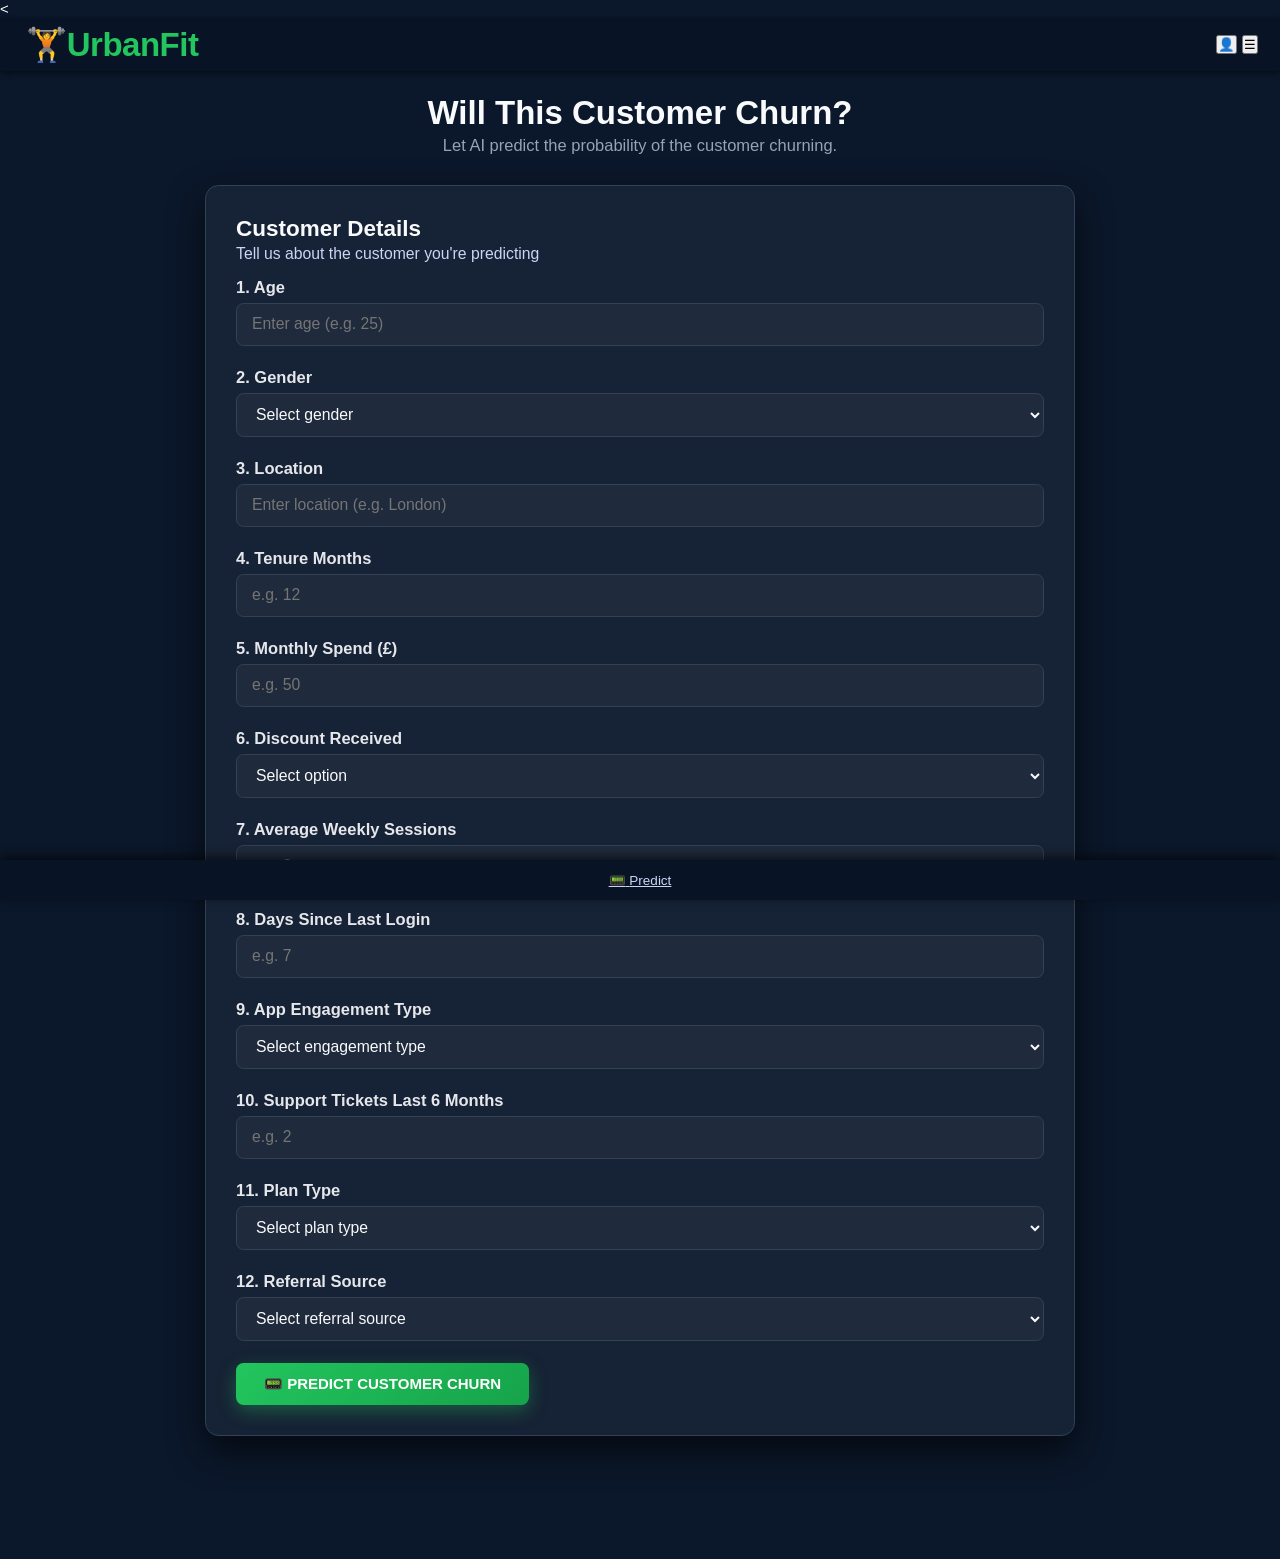
==== templates/index.html @ c91e4451 "Initial commit" ====
<<!DOCTYPE html>
<html lang="en">
<head>
    <meta charset="UTF-8">
    <meta name="viewport" content="width=device-width, initial-scale=1.0">
    <title>UrbanFit - Churn Prediction</title>
    <link rel="stylesheet" href="/static/styles.css">
</head>
<body>
    <!-- Header -->
    <header>
        <div class="logo">
            <div class="logo-icon"></div>
            <h1>🏋️UrbanFit</h1>
        </div>
        <div class="header-actions">
            <button class="icon-btn">👤</button>
            <button class="icon-btn menu-btn">☰</button>
        </div>
    </header>

    <!-- Main Content -->
    <main class="container">
        <!-- Hero Section -->
        <div class="hero">
            <h2>Will This Customer Churn?</h2>
            <p class="subtitle">Let AI predict the probability of the customer churning.</p>
        </div>

        <!-- Form Card -->
        <div class="card">
            <div class="card-header">
                <h3>Customer Details</h3>
                <p class="text-muted">Tell us about the customer you're predicting</p>
            </div>

            <form id="predictionForm" class="prediction-form">
                <div class="form-grid">

                    <!-- Left Column -->
                    <div class="form-column">

                        <!-- Age -->
                        <div class="form-group">
                            <label for="age"><span class="label-number">1.</span> Age</label>
                            <input type="number" id="age" name="age" placeholder="Enter age (e.g. 25)" min="1" required>
                        </div>

                        <!-- Gender -->
                        <div class="form-group">
                            <label for="gender"><span class="label-number">2.</span> Gender</label>
                            <select id="gender" name="gender" required>
                                <option value="">Select gender</option>
                                <option value="Male">Male</option>
                                <option value="Female">Female</option>
                            </select>
                        </div>

                        <!-- Location -->
                        <div class="form-group">
                            <label for="location"><span class="label-number">3.</span> Location</label>
                            <input type="text" id="location" name="location" placeholder="Enter location (e.g. London)" required>
                        </div>

                        <!-- Tenure Months -->
                        <div class="form-group">
                            <label for="tenure_months"><span class="label-number">4.</span> Tenure Months</label>
                            <input type="number" id="tenure_months" name="tenure_months" placeholder="e.g. 12" min="1" required>
                        </div>

                        <!-- Monthly Spend GBP -->
                        <div class="form-group">
                            <label for="monthly_spend_gbp"><span class="label-number">5.</span> Monthly Spend (£)</label>
                            <input type="number" id="monthly_spend_gbp" name="monthly_spend_gbp" placeholder="e.g. 50" min="1" required>
                        </div>

                        <!-- Discount -->
                        <div class="form-group">
                            <label for="discount_received"><span class="label-number">6.</span> Discount Received</label>
                            <select id="discount_received" name="discount_received" required>
                                <option value="">Select option</option>
                                <option value="1">Yes</option>
                                <option value="0">No</option>
                            </select>
                        </div>

                    </div>

                    <!-- Right Column -->
                    <div class="form-column">

                        <!-- Average Weekly Sessions -->
                        <div class="form-group">
                            <label for="avg_weekly_sessions"><span class="label-number">7.</span> Average Weekly Sessions</label>
                            <input type="number" id="avg_weekly_sessions" name="avg_weekly_sessions" placeholder="e.g. 3" min="0" required>
                        </div>

                        <!-- Days Since Last Login -->
                        <div class="form-group">
                            <label for="days_since_last_login"><span class="label-number">8.</span> Days Since Last Login</label>
                            <input type="number" id="days_since_last_login" name="days_since_last_login" placeholder="e.g. 7" min="0" required>
                        </div>

                        <!-- App Engagement Type -->
                        <div class="form-group">
                            <label for="app_engagement_type"><span class="label-number">9.</span> App Engagement Type</label>
                            <select id="app_engagement_type" name="app_engagement_type" required>
                                <option value="">Select engagement type</option>
                                <option value="Live Classes">Live Classes</option>
                                <option value="Mixed">Mixed</option>
                                <option value="On-Demand">On-Demand</option>
                            </select>
                        </div>

                        <!-- Support Tickets -->
                        <div class="form-group">
                            <label for="support_tickets_last_6m"><span class="label-number">10.</span> Support Tickets Last 6 Months</label>
                            <input type="number" id="support_tickets_last_6m" name="support_tickets_last_6m" placeholder="e.g. 2" min="0" required>
                        </div>

                        <!-- Plan Type -->
                        <div class="form-group">
                            <label for="plan_type"><span class="label-number">11.</span> Plan Type</label>
                            <select id="plan_type" name="plan_type" required>
                                <option value="">Select plan type</option>
                                <option value="Basic">Basic</option>
                                <option value="Standard">Standard</option>
                                <option value="Premium">Premium</option>
                            </select>
                        </div>

                        <!-- Referral Source -->
                        <div class="form-group">
                            <label for="referral_source"><span class="label-number">12.</span> Referral Source</label>
                            <select id="referral_source" name="referral_source" required>
                                <option value="">Select referral source</option>
                                <option value="Friend Referral">Friend Referral</option>
                                <option value="Influencer">Influencer</option>
                                <option value="Paid Ad">Paid Ad</option>
                                <option value="Social Media">Social Media</option>
                            </select>
                        </div>

                    </div>
                </div>

                <!-- Submit Button -->
                <button type="submit" class="btn-primary btn-large">
                    <span class="btn-icon">📟 </span>
                    PREDICT CUSTOMER CHURN
                </button>
            </form>
        </div>
    </main>

    <!-- Bottom Navigation -->
    <nav class="bottom-nav">
        <a href="index.html" class="nav-item active">
            <span class="nav-icon">📟</span>
            <span class="nav-label">Predict</span>
        </a>
    </nav>

    <script>
        document.getElementById("predictionForm").addEventListener("submit", async function(e) {
            e.preventDefault();

            const data = {
                age: document.getElementById("age").value,
                gender: document.getElementById("gender").value,
                location: document.getElementById("location").value,
                tenure_months: document.getElementById("tenure_months").value,
                monthly_spend_gbp: document.getElementById("monthly_spend_gbp").value,
                avg_weekly_sessions: document.getElementById("avg_weekly_sessions").value,
                days_since_last_login: document.getElementById("days_since_last_login").value,
                app_engagement_type: document.getElementById("app_engagement_type").value,
                support_tickets_last_6m: document.getElementById("support_tickets_last_6m").value,
                plan_type: document.getElementById("plan_type").value,
                discount_received: document.getElementById("discount_received").value,
                referral_source: document.getElementById("referral_source").value
            };

            const response = await fetch("/predict", {
                method: "POST",
                headers: { "Content-Type": "application/json" },
                body: JSON.stringify(data)
            });

            const result = await response.json();
            sessionStorage.setItem("churnResult", JSON.stringify(result));
            window.location.href = "/result";
        });
    </script>
</body>
</html>
---- static/styles.css ----
/* =================================== CSS VARIABLES =================================== */
:root {

    /* UrbanFit Green */
    --primary: #22c55e;
    --primary-dark: #15803d;
    --primary-light: #4ade80;

    --secondary: #84cc16;
    --accent: #facc15;

    /* DARK THEME */
    --bg-main: #0b172a;
    --bg-card: #162235;
    --bg-muted: #1f2a3c;

    /* Text */
    --text-primary: #f9fafb;
    --text-secondary: #cbd5f5;
    --text-muted: #94a3b8;

    /* Borders */
    --border: #334155;

    /* Shadows */
    --shadow-sm: 0 3px 6px rgba(0,0,0,0.4);
    --shadow-md: 0 15px 35px rgba(0,0,0,0.6);

    /* Spacing */
    --spacing-xs: 0.25rem;
    --spacing-sm: 0.5rem;
    --spacing-md: 1rem;
    --spacing-lg: 1.5rem;
    --spacing-xl: 2rem;

    /* Radius */
    --radius-md: 0.5rem;
    --radius-lg: 0.9rem;

    --transition-base: 0.25s ease;
}


/* =================================== RESET =================================== */
* {
    margin: 0;
    padding: 0;
    box-sizing: border-box;
}

html { font-size: 15px; }

body {
    background: var(--bg-main);
    font-family: 'Space Grotesk', sans-serif;
    color: var(--text-primary);
    padding-bottom: 70px;
}


/* =================================== HEADER =================================== */
header {
    background: #081426;
    padding: var(--spacing-sm) var(--spacing-lg);
    display: flex;
    justify-content: space-between;
    align-items: center;
    box-shadow: var(--shadow-sm);
}

.logo {
    display: flex;
    align-items: center;
    gap: var(--spacing-xs);
}

.logo h1 {
    font-size: 2.2rem;
    font-weight: 700;
    letter-spacing: -0.5px;
    color: var(--primary);
}


/* =================================== GENERAL LAYOUT =================================== */
.container {
    max-width: 900px;
    margin: 0 auto;
    padding: var(--spacing-lg) var(--spacing-md);
}


/* =================================== HERO =================================== */
.hero {
    text-align: center;
    margin-bottom: var(--spacing-xl);
}

.hero h2 {
    font-size: 2.2rem;
    font-weight: 800;
}

.subtitle {
    margin-top: 0.3rem;
    font-size: 1.1rem;
    color: var(--text-muted);
}


/* =================================== CARD =================================== */
.card {
    background: var(--bg-card);
    padding: var(--spacing-xl);
    border-radius: var(--radius-lg);
    box-shadow: var(--shadow-md);
    border: 1px solid var(--border);
    margin-bottom: var(--spacing-xl);
}

.card-header h3 {
    font-size: 1.5rem;
    font-weight: 700;
}

.card-header p {
    margin-top: 0.2rem;
    margin-bottom: 1rem;
    font-size: 1.05rem;
    color: var(--text-secondary);
}


/* =================================== FORM =================================== */
.form-group {
    margin-bottom: var(--spacing-lg);
}

.form-group label {
    font-size: 1.1rem;
    font-weight: 600;
    margin-bottom: 0.4rem;
    display: block;
    color: #e5e7eb;
}

/* INPUT BOXES */
select,
input[type="number"],
input[type="text"] {

    width: 100%;
    padding: 0.75rem 1rem;
    font-size: 1.05rem;

    border-radius: var(--radius-md);
    border: 1px solid var(--border);

    background: var(--bg-muted);
    color: var(--text-primary);

    outline: none;
}

/* Input focus */
select:focus,
input:focus {
    border-color: var(--primary);
    box-shadow: 0 0 0 2px rgba(34,197,94,0.25);

}


/* =================================== BUTTON =================================== */
.btn-container {
    width: 100%;
    display: flex;
    justify-content: center;
    margin-top: var(--spacing-lg);
}

.btn-primary {
    background: linear-gradient(135deg, #22c55e, #16a34a);
    padding: 12px 28px;
    color: white;
    font-weight: 700;
    font-size: 1rem;
    border-radius: var(--radius-md);
    border: none;
    cursor: pointer;
    transition: var(--transition-base);
    box-shadow: 0 6px 18px rgba(34,197,94,0.35);
}

.btn-primary:hover {
    transform: translateY(-2px);
    background: linear-gradient(135deg, #16a34a, #15803d);
}


/* =================================== BOTTOM NAV =================================== */
.bottom-nav {

    position: fixed;
    bottom: 0;
    left: 0;

    width: 100%;

    background: #081426;

    box-shadow: 0 -3px 10px rgba(0,0,0,0.6);

    padding: 0.8rem 0;

    display: flex;
    justify-content: space-around;
    align-items: center;
}

.nav-item {
    text-align: center;
    font-size: 0.9rem;
    color: var(--text-secondary);
    transition: var(--transition-base);
}

.nav-item i {
    display: block;
    font-size: 1.4rem;
    margin-bottom: 0.2rem;
    color: var(--primary);
}

.nav-item:hover {
    transform: translateY(-3px);
    color: var(--primary-light);
}

/* =================================== RESULTS PAGE =================================== */

.results-container {
    max-width: 900px;
    margin: 0 auto;
    padding: var(--spacing-lg);
}

/* title */
.results-title-container {
    text-align: center;
    margin-top: var(--spacing-lg);
}

.results-title {
    font-size: 2rem;
    font-weight: 800;
}

.results-subtitle {
    color: var(--text-muted);
    margin-top: 4px;
}


/* TOP RESULT BOXES */

.top-boxes {
    display: flex;
    gap: var(--spacing-lg);
    margin-top: var(--spacing-xl);
    margin-bottom: var(--spacing-xl);
}

.result-box {

    flex: 1;

    background: var(--bg-card);

    padding: var(--spacing-lg);

    border-radius: var(--radius-lg);

    border: 1px solid var(--border);

    text-align: center;

    box-shadow: var(--shadow-md);

}

.result-box h3 {
    font-size: 1.2rem;
    margin-bottom: 6px;
}

.result-value {
    font-size: 1.8rem;
    font-weight: 700;
    color: var(--primary-light);
}


/* CONTENT BLOCKS */

.section-block {

    background: var(--bg-card);

    padding: var(--spacing-lg);

    border-radius: var(--radius-lg);

    border: 1px solid var(--border);

    margin-bottom: var(--spacing-xl);

    box-shadow: var(--shadow-md);
}

.section-block h2 {
    margin-bottom: 10px;
    font-size: 1.4rem;
}


/* LISTS */

.impact-list {
    list-style: none;
    margin-top: 10px;
}

.impact-list li {
    margin-bottom: 8px;
    color: var(--text-secondary);
}

.impact-conclusion {
    margin-top: 10px;
    color: var(--text-muted);
}
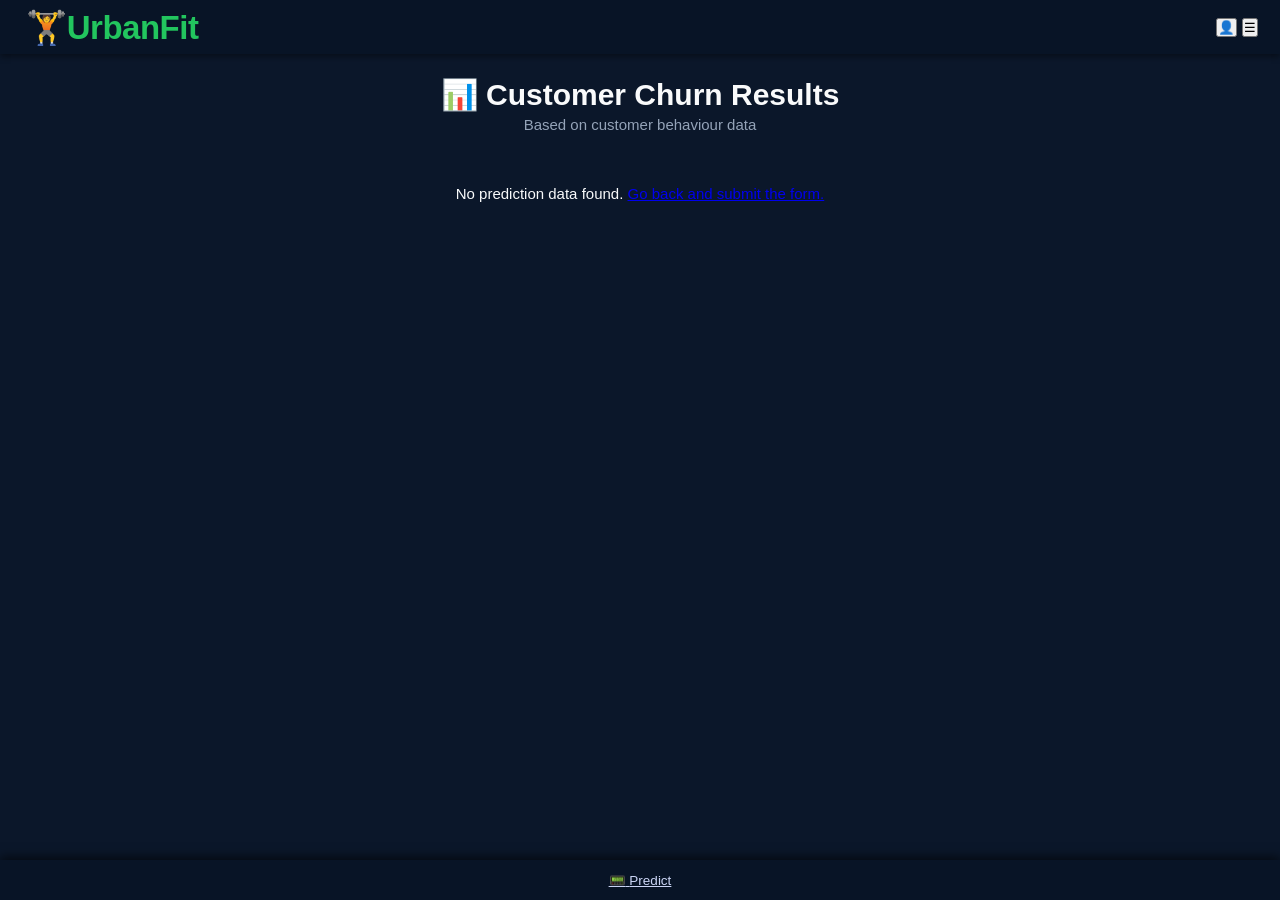
==== commit dc2189db: "add requirements and update files" ====
--- a/templates/index.html
+++ b/templates/index.html
@@ -1,195 +1,131 @@
-<<!DOCTYPE html>
+<!DOCTYPE html>
 <html lang="en">
 <head>
     <meta charset="UTF-8">
     <meta name="viewport" content="width=device-width, initial-scale=1.0">
-    <title>UrbanFit - Churn Prediction</title>
+    <title>UrbanFit – Churn Prediction Results</title>
     <link rel="stylesheet" href="/static/styles.css">
 </head>
-<body>
-    <!-- Header -->
-    <header>
-        <div class="logo">
-            <div class="logo-icon"></div>
-            <h1>🏋️UrbanFit</h1>
-        </div>
-        <div class="header-actions">
-            <button class="icon-btn">👤</button>
-            <button class="icon-btn menu-btn">☰</button>
-        </div>
-    </header>
 
-    <!-- Main Content -->
-    <main class="container">
-        <!-- Hero Section -->
-        <div class="hero">
-            <h2>Will This Customer Churn?</h2>
-            <p class="subtitle">Let AI predict the probability of the customer churning.</p>
+<body class="results-body">
+
+<header>
+    <div class="logo">
+        <div class="logo-icon"></div>
+        <h1>🏋️UrbanFit</h1>
+    </div>
+    <div class="header-actions">
+        <button class="icon-btn">👤</button>
+        <button class="icon-btn menu-btn">☰</button>
+    </div>
+</header>
+
+<!-- RESULTS TITLE -->
+<section class="results-title-container">
+    <h2 class="results-title">📊 Customer Churn Results</h2>
+    <p class="results-subtitle">Based on customer behaviour data</p>
+</section>
+
+<main class="results-container">
+
+    <!-- TOP METRIC BOXES -->
+    <section class="top-boxes">
+
+        <div class="result-box">
+            <h3>⚠️ Churn Probability (%)</h3>
+            <p class="result-value" id="churnProbability">--</p>
         </div>
 
-        <!-- Form Card -->
-        <div class="card">
-            <div class="card-header">
-                <h3>Customer Details</h3>
-                <p class="text-muted">Tell us about the customer you're predicting</p>
-            </div>
+        <div class="result-box">
+            <h3>📊 Churn Risk Level</h3>
+            <p class="result-value" id="riskLevel">--</p>
+        </div>
 
-            <form id="predictionForm" class="prediction-form">
-                <div class="form-grid">
+    </section>
 
-                    <!-- Left Column -->
-                    <div class="form-column">
+    <!-- TOP CHURN DRIVERS -->
+    <section class="section-block">
+        <h2>📉 Top 3 Churn Drivers</h2>
+        <ul class="impact-list" id="driversList">
+            <li>Loading...</li>
+        </ul>
+    </section>
 
-                        <!-- Age -->
-                        <div class="form-group">
-                            <label for="age"><span class="label-number">1.</span> Age</label>
-                            <input type="number" id="age" name="age" placeholder="Enter age (e.g. 25)" min="1" required>
-                        </div>
+    <!-- RECOMMENDATIONS -->
+    <section class="section-block">
+        <h2>💡 Recommendations</h2>
 
-                        <!-- Gender -->
-                        <div class="form-group">
-                            <label for="gender"><span class="label-number">2.</span> Gender</label>
-                            <select id="gender" name="gender" required>
-                                <option value="">Select gender</option>
-                                <option value="Male">Male</option>
-                                <option value="Female">Female</option>
-                            </select>
-                        </div>
+        <h4>Short-Term Actions</h4>
+        <ul class="impact-list" id="shortTermList">
+            <li>Loading...</li>
+        </ul>
 
-                        <!-- Location -->
-                        <div class="form-group">
-                            <label for="location"><span class="label-number">3.</span> Location</label>
-                            <input type="text" id="location" name="location" placeholder="Enter location (e.g. London)" required>
-                        </div>
+        <h4>Long-Term Strategies</h4>
+        <ul class="impact-list" id="longTermList">
+            <li>Loading...</li>
+        </ul>
 
-                        <!-- Tenure Months -->
-                        <div class="form-group">
-                            <label for="tenure_months"><span class="label-number">4.</span> Tenure Months</label>
-                            <input type="number" id="tenure_months" name="tenure_months" placeholder="e.g. 12" min="1" required>
-                        </div>
+        <p class="impact-conclusion">
+            Increasing engagement and reducing inactivity can significantly reduce the likelihood of churn.
+        </p>
+    </section>
 
-                        <!-- Monthly Spend GBP -->
-                        <div class="form-group">
-                            <label for="monthly_spend_gbp"><span class="label-number">5.</span> Monthly Spend (£)</label>
-                            <input type="number" id="monthly_spend_gbp" name="monthly_spend_gbp" placeholder="e.g. 50" min="1" required>
-                        </div>
+    <!-- BUTTON -->
+    <div class="btn-container">
+        <a href="/" class="btn-primary">Back to Predictor</a>
+    </div>
 
-                        <!-- Discount -->
-                        <div class="form-group">
-                            <label for="discount_received"><span class="label-number">6.</span> Discount Received</label>
-                            <select id="discount_received" name="discount_received" required>
-                                <option value="">Select option</option>
-                                <option value="1">Yes</option>
-                                <option value="0">No</option>
-                            </select>
-                        </div>
+</main>
 
-                    </div>
+<!-- Bottom Navigation -->
+<nav class="bottom-nav">
+    <a href="/" class="nav-item">
+        <span class="nav-icon">📟</span>
+        <span class="nav-label">Predict</span>
+    </a>
+</nav>
 
-                    <!-- Right Column -->
-                    <div class="form-column">
+<script>
+    const result = JSON.parse(sessionStorage.getItem("churnResult"));
 
-                        <!-- Average Weekly Sessions -->
-                        <div class="form-group">
-                            <label for="avg_weekly_sessions"><span class="label-number">7.</span> Average Weekly Sessions</label>
-                            <input type="number" id="avg_weekly_sessions" name="avg_weekly_sessions" placeholder="e.g. 3" min="0" required>
-                        </div>
+    if (!result) {
+        document.querySelector(".results-container").innerHTML =
+            "<p style='text-align:center;padding:2rem'>No prediction data found. <a href='/'>Go back and submit the form.</a></p>";
+    } else {
+        // Probability & Risk
+        document.getElementById("churnProbability").textContent = (result.probability * 100).toFixed(1) + "%";
+        document.getElementById("riskLevel").textContent = result.risk;
 
-                        <!-- Days Since Last Login -->
-                        <div class="form-group">
-                            <label for="days_since_last_login"><span class="label-number">8.</span> Days Since Last Login</label>
-                            <input type="number" id="days_since_last_login" name="days_since_last_login" placeholder="e.g. 7" min="0" required>
-                        </div>
+        // Colour code risk
+        const riskEl = document.getElementById("riskLevel");
+        if (result.risk === "HIGH") riskEl.style.color = "#e74c3c";
+        else if (result.risk === "MEDIUM") riskEl.style.color = "#f39c12";
+        else riskEl.style.color = "#27ae60";
 
-                        <!-- App Engagement Type -->
-                        <div class="form-group">
-                            <label for="app_engagement_type"><span class="label-number">9.</span> App Engagement Type</label>
-                            <select id="app_engagement_type" name="app_engagement_type" required>
-                                <option value="">Select engagement type</option>
-                                <option value="Live Classes">Live Classes</option>
-                                <option value="Mixed">Mixed</option>
-                                <option value="On-Demand">On-Demand</option>
-                            </select>
-                        </div>
+        // Top 3 drivers
+        const driverIcons = ["⏳", "🏋️", "📅"];
+        const driversList = document.getElementById("driversList");
+        driversList.innerHTML = result.drivers.map((d, i) =>
+            `<li>${driverIcons[i] || "🔹"} <strong>${d}</strong></li>`
+        ).join("");
 
-                        <!-- Support Tickets -->
-                        <div class="form-group">
-                            <label for="support_tickets_last_6m"><span class="label-number">10.</span> Support Tickets Last 6 Months</label>
-                            <input type="number" id="support_tickets_last_6m" name="support_tickets_last_6m" placeholder="e.g. 2" min="0" required>
-                        </div>
+        // Recommendations
+        const shortTermList = document.getElementById("shortTermList");
+        const longTermList = document.getElementById("longTermList");
 
-                        <!-- Plan Type -->
-                        <div class="form-group">
-                            <label for="plan_type"><span class="label-number">11.</span> Plan Type</label>
-                            <select id="plan_type" name="plan_type" required>
-                                <option value="">Select plan type</option>
-                                <option value="Basic">Basic</option>
-                                <option value="Standard">Standard</option>
-                                <option value="Premium">Premium</option>
-                            </select>
-                        </div>
+        if (result.short_term && result.short_term.length > 0) {
+            shortTermList.innerHTML = result.short_term.map(r => `<li>📩 ${r}</li>`).join("");
+        } else {
+            shortTermList.innerHTML = "<li>No short-term actions generated.</li>";
+        }
 
-                        <!-- Referral Source -->
-                        <div class="form-group">
-                            <label for="referral_source"><span class="label-number">12.</span> Referral Source</label>
-                            <select id="referral_source" name="referral_source" required>
-                                <option value="">Select referral source</option>
-                                <option value="Friend Referral">Friend Referral</option>
-                                <option value="Influencer">Influencer</option>
-                                <option value="Paid Ad">Paid Ad</option>
-                                <option value="Social Media">Social Media</option>
-                            </select>
-                        </div>
+        if (result.long_term && result.long_term.length > 0) {
+            longTermList.innerHTML = result.long_term.map(r => `<li>🎯 ${r}</li>`).join("");
+        } else {
+            longTermList.innerHTML = "<li>No long-term strategies generated.</li>";
+        }
+    }
+</script>
 
-                    </div>
-                </div>
-
-                <!-- Submit Button -->
-                <button type="submit" class="btn-primary btn-large">
-                    <span class="btn-icon">📟 </span>
-                    PREDICT CUSTOMER CHURN
-                </button>
-            </form>
-        </div>
-    </main>
-
-    <!-- Bottom Navigation -->
-    <nav class="bottom-nav">
-        <a href="index.html" class="nav-item active">
-            <span class="nav-icon">📟</span>
-            <span class="nav-label">Predict</span>
-        </a>
-    </nav>
-
-    <script>
-        document.getElementById("predictionForm").addEventListener("submit", async function(e) {
-            e.preventDefault();
-
-            const data = {
-                age: document.getElementById("age").value,
-                gender: document.getElementById("gender").value,
-                location: document.getElementById("location").value,
-                tenure_months: document.getElementById("tenure_months").value,
-                monthly_spend_gbp: document.getElementById("monthly_spend_gbp").value,
-                avg_weekly_sessions: document.getElementById("avg_weekly_sessions").value,
-                days_since_last_login: document.getElementById("days_since_last_login").value,
-                app_engagement_type: document.getElementById("app_engagement_type").value,
-                support_tickets_last_6m: document.getElementById("support_tickets_last_6m").value,
-                plan_type: document.getElementById("plan_type").value,
-                discount_received: document.getElementById("discount_received").value,
-                referral_source: document.getElementById("referral_source").value
-            };
-
-            const response = await fetch("/predict", {
-                method: "POST",
-                headers: { "Content-Type": "application/json" },
-                body: JSON.stringify(data)
-            });
-
-            const result = await response.json();
-            sessionStorage.setItem("churnResult", JSON.stringify(result));
-            window.location.href = "/result";
-        });
-    </script>
 </body>
 </html>
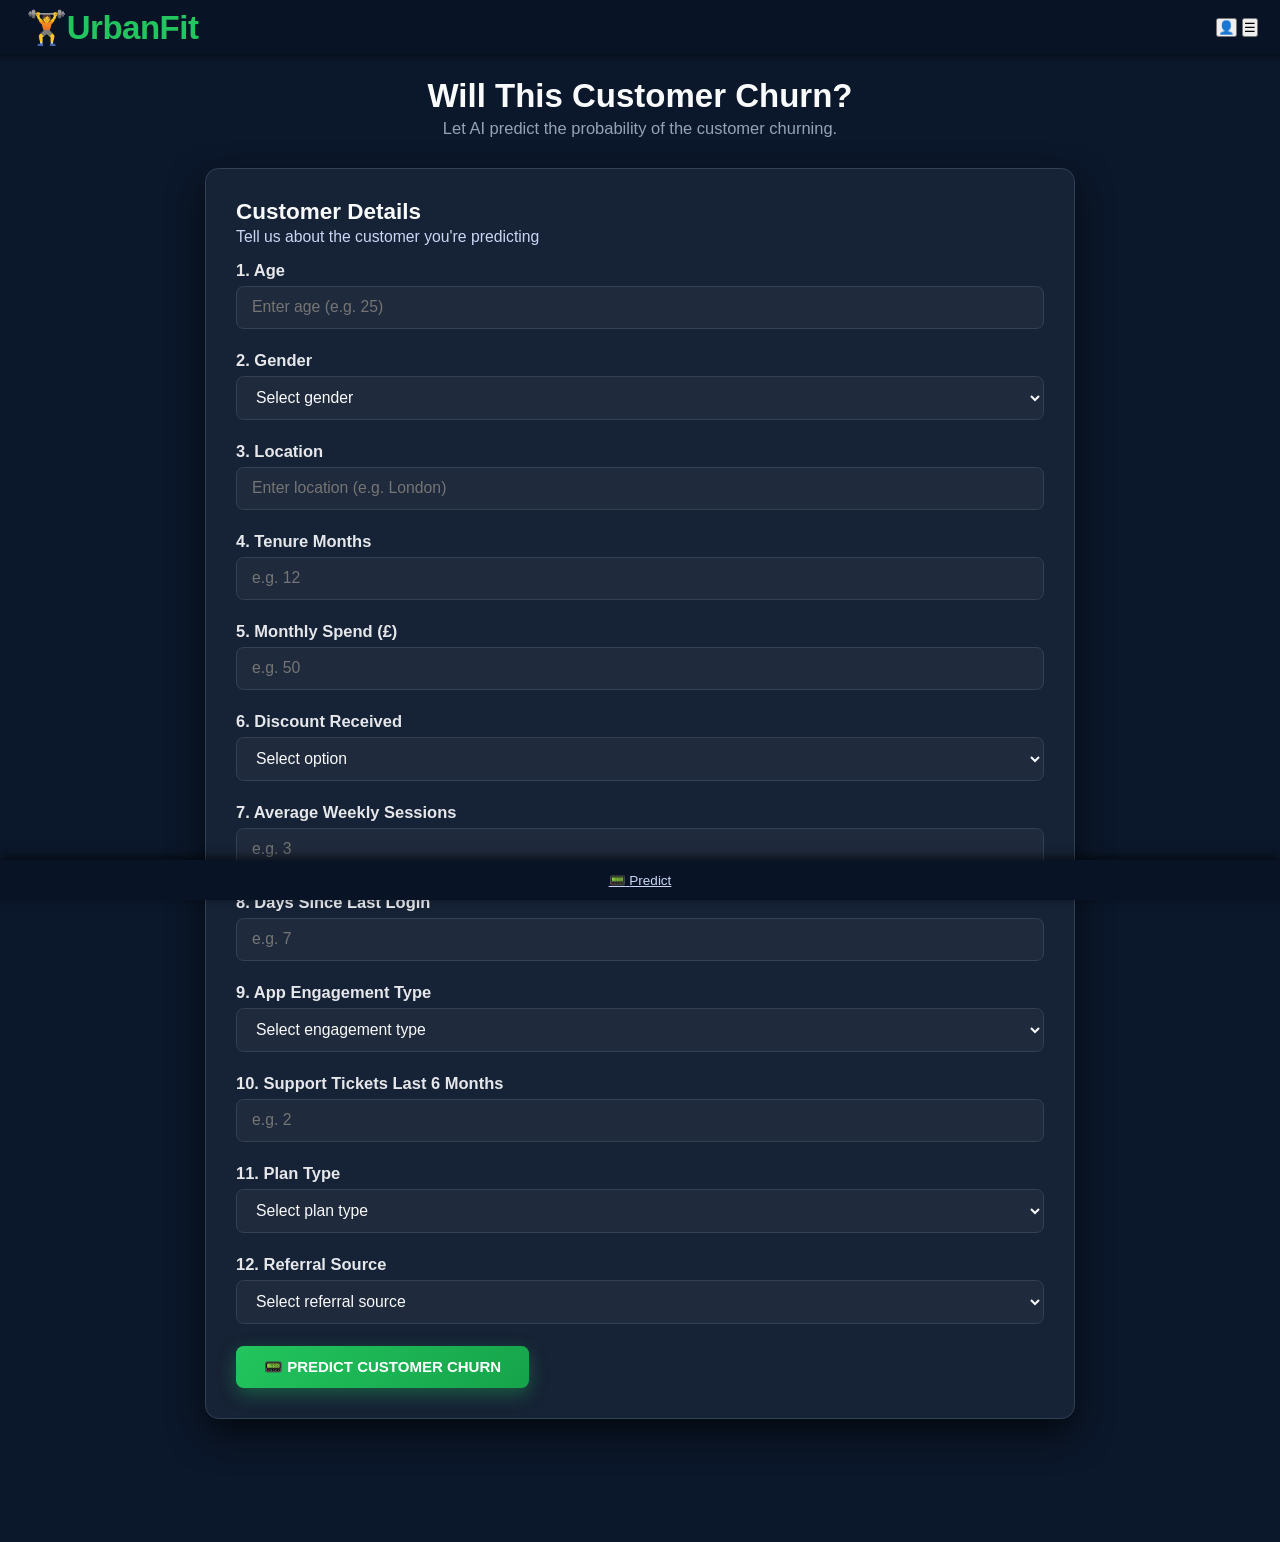
==== commit bd6aa660: "update index and result html" ====
--- a/templates/index.html
+++ b/templates/index.html
@@ -3,129 +3,193 @@
 <head>
     <meta charset="UTF-8">
     <meta name="viewport" content="width=device-width, initial-scale=1.0">
-    <title>UrbanFit – Churn Prediction Results</title>
+    <title>UrbanFit - Churn Prediction</title>
     <link rel="stylesheet" href="/static/styles.css">
 </head>
+<body>
+    <!-- Header -->
+    <header>
+        <div class="logo">
+            <div class="logo-icon"></div>
+            <h1>🏋️UrbanFit</h1>
+        </div>
+        <div class="header-actions">
+            <button class="icon-btn">👤</button>
+            <button class="icon-btn menu-btn">☰</button>
+        </div>
+    </header>
 
-<body class="results-body">
-
-<header>
-    <div class="logo">
-        <div class="logo-icon"></div>
-        <h1>🏋️UrbanFit</h1>
-    </div>
-    <div class="header-actions">
-        <button class="icon-btn">👤</button>
-        <button class="icon-btn menu-btn">☰</button>
-    </div>
-</header>
-
-<!-- RESULTS TITLE -->
-<section class="results-title-container">
-    <h2 class="results-title">📊 Customer Churn Results</h2>
-    <p class="results-subtitle">Based on customer behaviour data</p>
-</section>
-
-<main class="results-container">
-
-    <!-- TOP METRIC BOXES -->
-    <section class="top-boxes">
-
-        <div class="result-box">
-            <h3>⚠️ Churn Probability (%)</h3>
-            <p class="result-value" id="churnProbability">--</p>
+    <!-- Main Content -->
+    <main class="container">
+        <!-- Hero Section -->
+        <div class="hero">
+            <h2>Will This Customer Churn?</h2>
+            <p class="subtitle">Let AI predict the probability of the customer churning.</p>
         </div>
 
-        <div class="result-box">
-            <h3>📊 Churn Risk Level</h3>
-            <p class="result-value" id="riskLevel">--</p>
+        <!-- Form Card -->
+        <div class="card">
+            <div class="card-header">
+                <h3>Customer Details</h3>
+                <p class="text-muted">Tell us about the customer you're predicting</p>
+            </div>
+
+            <form id="predictionForm" class="prediction-form">
+                <div class="form-grid">
+
+                    <!-- Left Column -->
+                    <div class="form-column">
+
+                        <!-- Age -->
+                        <div class="form-group">
+                            <label for="age"><span class="label-number">1.</span> Age</label>
+                            <input type="number" id="age" name="age" placeholder="Enter age (e.g. 25)" min="1" required>
+                        </div>
+
+                        <!-- Gender -->
+                        <div class="form-group">
+                            <label for="gender"><span class="label-number">2.</span> Gender</label>
+                            <select id="gender" name="gender" required>
+                                <option value="">Select gender</option>
+                                <option value="Male">Male</option>
+                                <option value="Female">Female</option>
+                            </select>
+                        </div>
+
+                        <!-- Location -->
+                        <div class="form-group">
+                            <label for="location"><span class="label-number">3.</span> Location</label>
+                            <input type="text" id="location" name="location" placeholder="Enter location (e.g. London)" required>
+                        </div>
+
+                        <!-- Tenure Months -->
+                        <div class="form-group">
+                            <label for="tenure_months"><span class="label-number">4.</span> Tenure Months</label>
+                            <input type="number" id="tenure_months" name="tenure_months" placeholder="e.g. 12" min="1" required>
+                        </div>
+
+                        <!-- Monthly Spend GBP -->
+                        <div class="form-group">
+                            <label for="monthly_spend_gbp"><span class="label-number">5.</span> Monthly Spend (£)</label>
+                            <input type="number" id="monthly_spend_gbp" name="monthly_spend_gbp" placeholder="e.g. 50" min="1" required>
+                        </div>
+
+                        <!-- Discount -->
+                        <div class="form-group">
+                            <label for="discount_received"><span class="label-number">6.</span> Discount Received</label>
+                            <select id="discount_received" name="discount_received" required>
+                                <option value="">Select option</option>
+                                <option value="1">Yes</option>
+                                <option value="0">No</option>
+                            </select>
+                        </div>
+
+                    </div>
+
+                    <!-- Right Column -->
+                    <div class="form-column">
+
+                        <!-- Average Weekly Sessions -->
+                        <div class="form-group">
+                            <label for="avg_weekly_sessions"><span class="label-number">7.</span> Average Weekly Sessions</label>
+                            <input type="number" id="avg_weekly_sessions" name="avg_weekly_sessions" placeholder="e.g. 3" min="0" required>
+                        </div>
+
+                        <!-- Days Since Last Login -->
+                        <div class="form-group">
+                            <label for="days_since_last_login"><span class="label-number">8.</span> Days Since Last Login</label>
+                            <input type="number" id="days_since_last_login" name="days_since_last_login" placeholder="e.g. 7" min="0" required>
+                        </div>
+
+                        <!-- App Engagement Type -->
+                        <div class="form-group">
+                            <label for="app_engagement_type"><span class="label-number">9.</span> App Engagement Type</label>
+                            <select id="app_engagement_type" name="app_engagement_type" required>
+                                <option value="">Select engagement type</option>
+                                <option value="Live Classes">Live Classes</option>
+                                <option value="Mixed">Mixed</option>
+                                <option value="On-Demand">On-Demand</option>
+                            </select>
+                        </div>
+
+                        <!-- Support Tickets -->
+                        <div class="form-group">
+                            <label for="support_tickets_last_6m"><span class="label-number">10.</span> Support Tickets Last 6 Months</label>
+                            <input type="number" id="support_tickets_last_6m" name="support_tickets_last_6m" placeholder="e.g. 2" min="0" required>
+                        </div>
+
+                        <!-- Plan Type -->
+                        <div class="form-group">
+                            <label for="plan_type"><span class="label-number">11.</span> Plan Type</label>
+                            <select id="plan_type" name="plan_type" required>
+                                <option value="">Select plan type</option>
+                                <option value="Basic">Basic</option>
+                                <option value="Standard">Standard</option>
+                                <option value="Premium">Premium</option>
+                            </select>
+                        </div>
+
+                        <!-- Referral Source -->
+                        <div class="form-group">
+                            <label for="referral_source"><span class="label-number">12.</span> Referral Source</label>
+                            <select id="referral_source" name="referral_source" required>
+                                <option value="">Select referral source</option>
+                                <option value="Friend Referral">Friend Referral</option>
+                                <option value="Influencer">Influencer</option>
+                                <option value="Paid Ad">Paid Ad</option>
+                                <option value="Social Media">Social Media</option>
+                            </select>
+                        </div>
+
+                    </div>
+                </div>
+
+                <!-- Submit Button -->
+                <button type="submit" class="btn-primary btn-large">
+                    <span class="btn-icon">📟 </span>
+                    PREDICT CUSTOMER CHURN
+                </button>
+            </form>
         </div>
+    </main>
 
-    </section>
+    <!-- Bottom Navigation -->
+    <nav class="bottom-nav">
+        <a href="index.html" class="nav-item active">
+            <span class="nav-icon">📟</span>
+            <span class="nav-label">Predict</span>
+        </a>
+    </nav>
 
-    <!-- TOP CHURN DRIVERS -->
-    <section class="section-block">
-        <h2>📉 Top 3 Churn Drivers</h2>
-        <ul class="impact-list" id="driversList">
-            <li>Loading...</li>
-        </ul>
-    </section>
+    <script>
+        document.getElementById("predictionForm").addEventListener("submit", async function(e) {
+            e.preventDefault();
 
-    <!-- RECOMMENDATIONS -->
-    <section class="section-block">
-        <h2>💡 Recommendations</h2>
+            const data = {
+                age: document.getElementById("age").value,
+                gender: document.getElementById("gender").value,
+                location: document.getElementById("location").value,
+                tenure_months: document.getElementById("tenure_months").value,
+                monthly_spend_gbp: document.getElementById("monthly_spend_gbp").value,
+                avg_weekly_sessions: document.getElementById("avg_weekly_sessions").value,
+                days_since_last_login: document.getElementById("days_since_last_login").value,
+                app_engagement_type: document.getElementById("app_engagement_type").value,
+                support_tickets_last_6m: document.getElementById("support_tickets_last_6m").value,
+                plan_type: document.getElementById("plan_type").value,
+                discount_received: document.getElementById("discount_received").value,
+                referral_source: document.getElementById("referral_source").value
+            };
 
-        <h4>Short-Term Actions</h4>
-        <ul class="impact-list" id="shortTermList">
-            <li>Loading...</li>
-        </ul>
+            const response = await fetch("/predict", {
+                method: "POST",
+                headers: { "Content-Type": "application/json" },
+                body: JSON.stringify(data)
+            });
 
-        <h4>Long-Term Strategies</h4>
-        <ul class="impact-list" id="longTermList">
-            <li>Loading...</li>
-        </ul>
-
-        <p class="impact-conclusion">
-            Increasing engagement and reducing inactivity can significantly reduce the likelihood of churn.
-        </p>
-    </section>
-
-    <!-- BUTTON -->
-    <div class="btn-container">
-        <a href="/" class="btn-primary">Back to Predictor</a>
-    </div>
-
-</main>
-
-<!-- Bottom Navigation -->
-<nav class="bottom-nav">
-    <a href="/" class="nav-item">
-        <span class="nav-icon">📟</span>
-        <span class="nav-label">Predict</span>
-    </a>
-</nav>
-
-<script>
-    const result = JSON.parse(sessionStorage.getItem("churnResult"));
-
-    if (!result) {
-        document.querySelector(".results-container").innerHTML =
-            "<p style='text-align:center;padding:2rem'>No prediction data found. <a href='/'>Go back and submit the form.</a></p>";
-    } else {
-        // Probability & Risk
-        document.getElementById("churnProbability").textContent = (result.probability * 100).toFixed(1) + "%";
-        document.getElementById("riskLevel").textContent = result.risk;
-
-        // Colour code risk
-        const riskEl = document.getElementById("riskLevel");
-        if (result.risk === "HIGH") riskEl.style.color = "#e74c3c";
-        else if (result.risk === "MEDIUM") riskEl.style.color = "#f39c12";
-        else riskEl.style.color = "#27ae60";
-
-        // Top 3 drivers
-        const driverIcons = ["⏳", "🏋️", "📅"];
-        const driversList = document.getElementById("driversList");
-        driversList.innerHTML = result.drivers.map((d, i) =>
-            `<li>${driverIcons[i] || "🔹"} <strong>${d}</strong></li>`
-        ).join("");
-
-        // Recommendations
-        const shortTermList = document.getElementById("shortTermList");
-        const longTermList = document.getElementById("longTermList");
-
-        if (result.short_term && result.short_term.length > 0) {
-            shortTermList.innerHTML = result.short_term.map(r => `<li>📩 ${r}</li>`).join("");
-        } else {
-            shortTermList.innerHTML = "<li>No short-term actions generated.</li>";
-        }
-
-        if (result.long_term && result.long_term.length > 0) {
-            longTermList.innerHTML = result.long_term.map(r => `<li>🎯 ${r}</li>`).join("");
-        } else {
-            longTermList.innerHTML = "<li>No long-term strategies generated.</li>";
-        }
-    }
-</script>
-
+            const result = await response.json();
+            sessionStorage.setItem("churnResult", JSON.stringify(result));
+            window.location.href = "/result";
+        });
+    </script>
 </body>
 </html>
